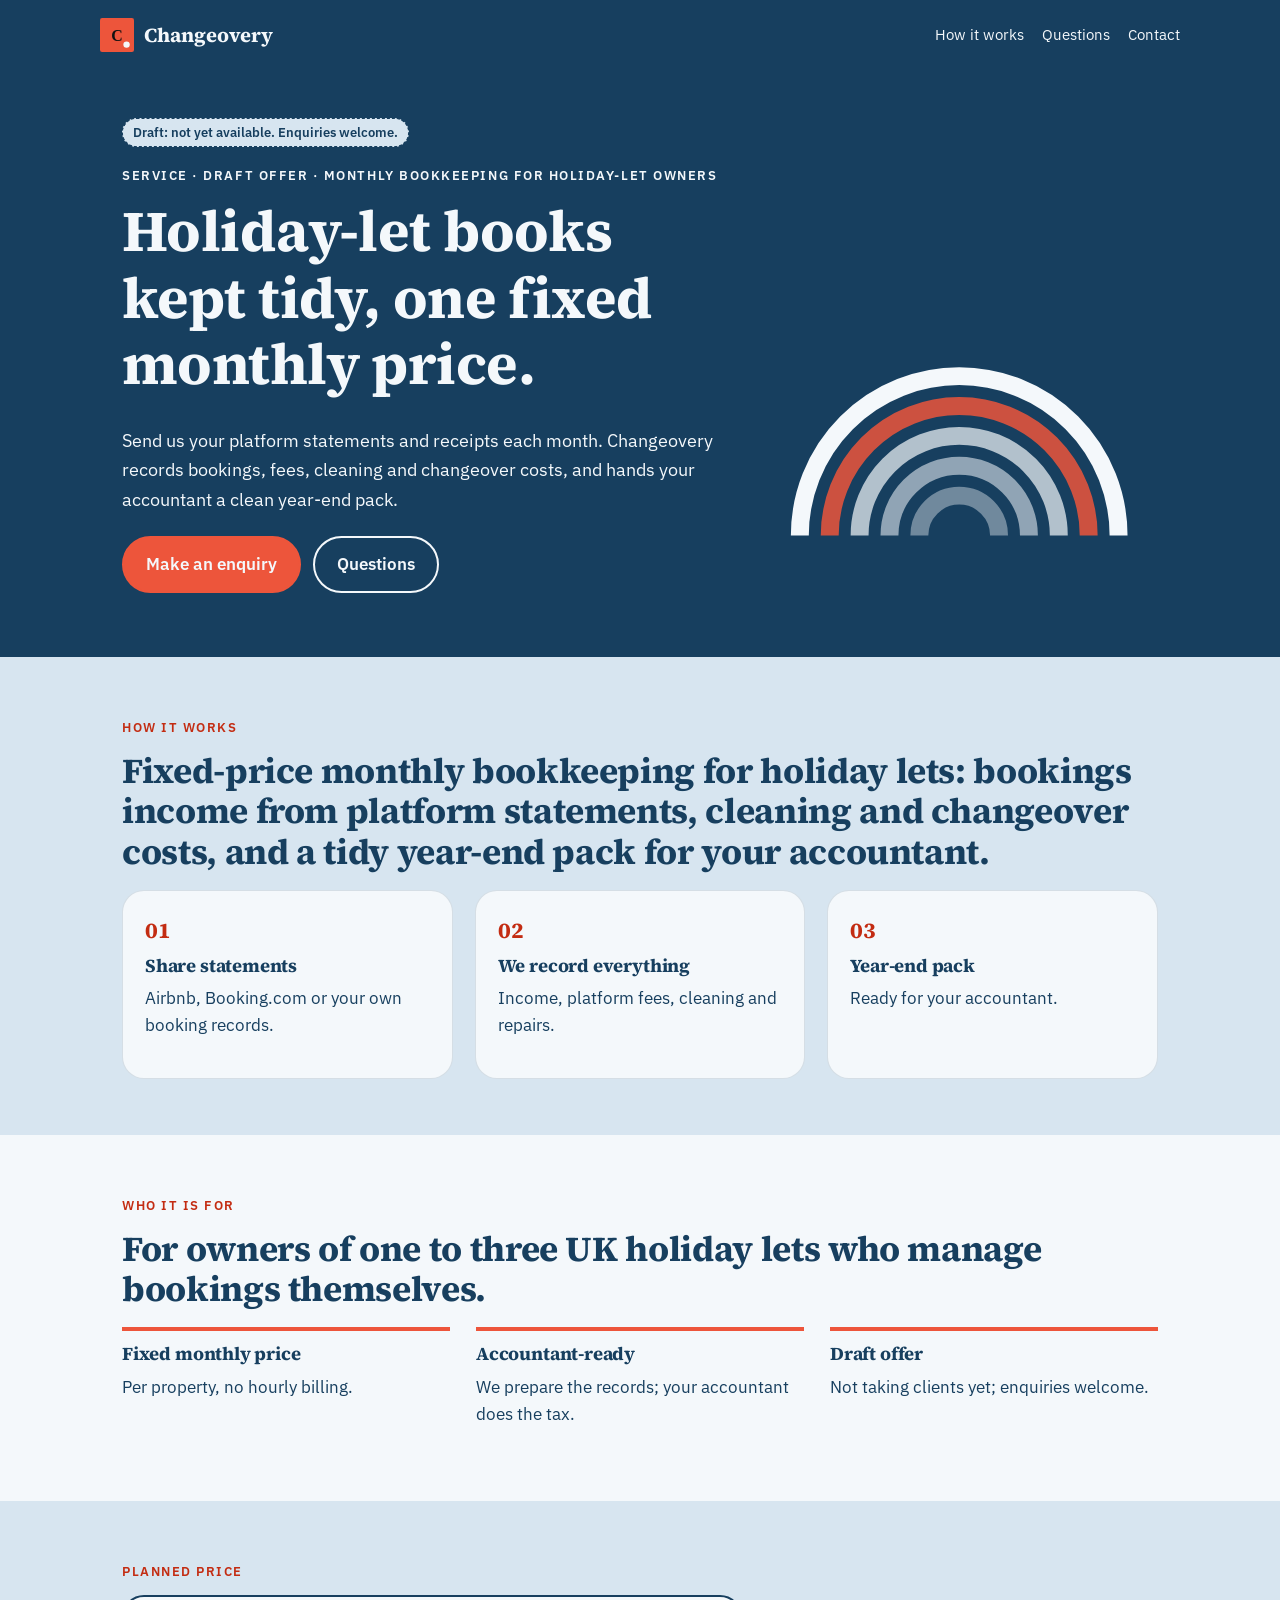
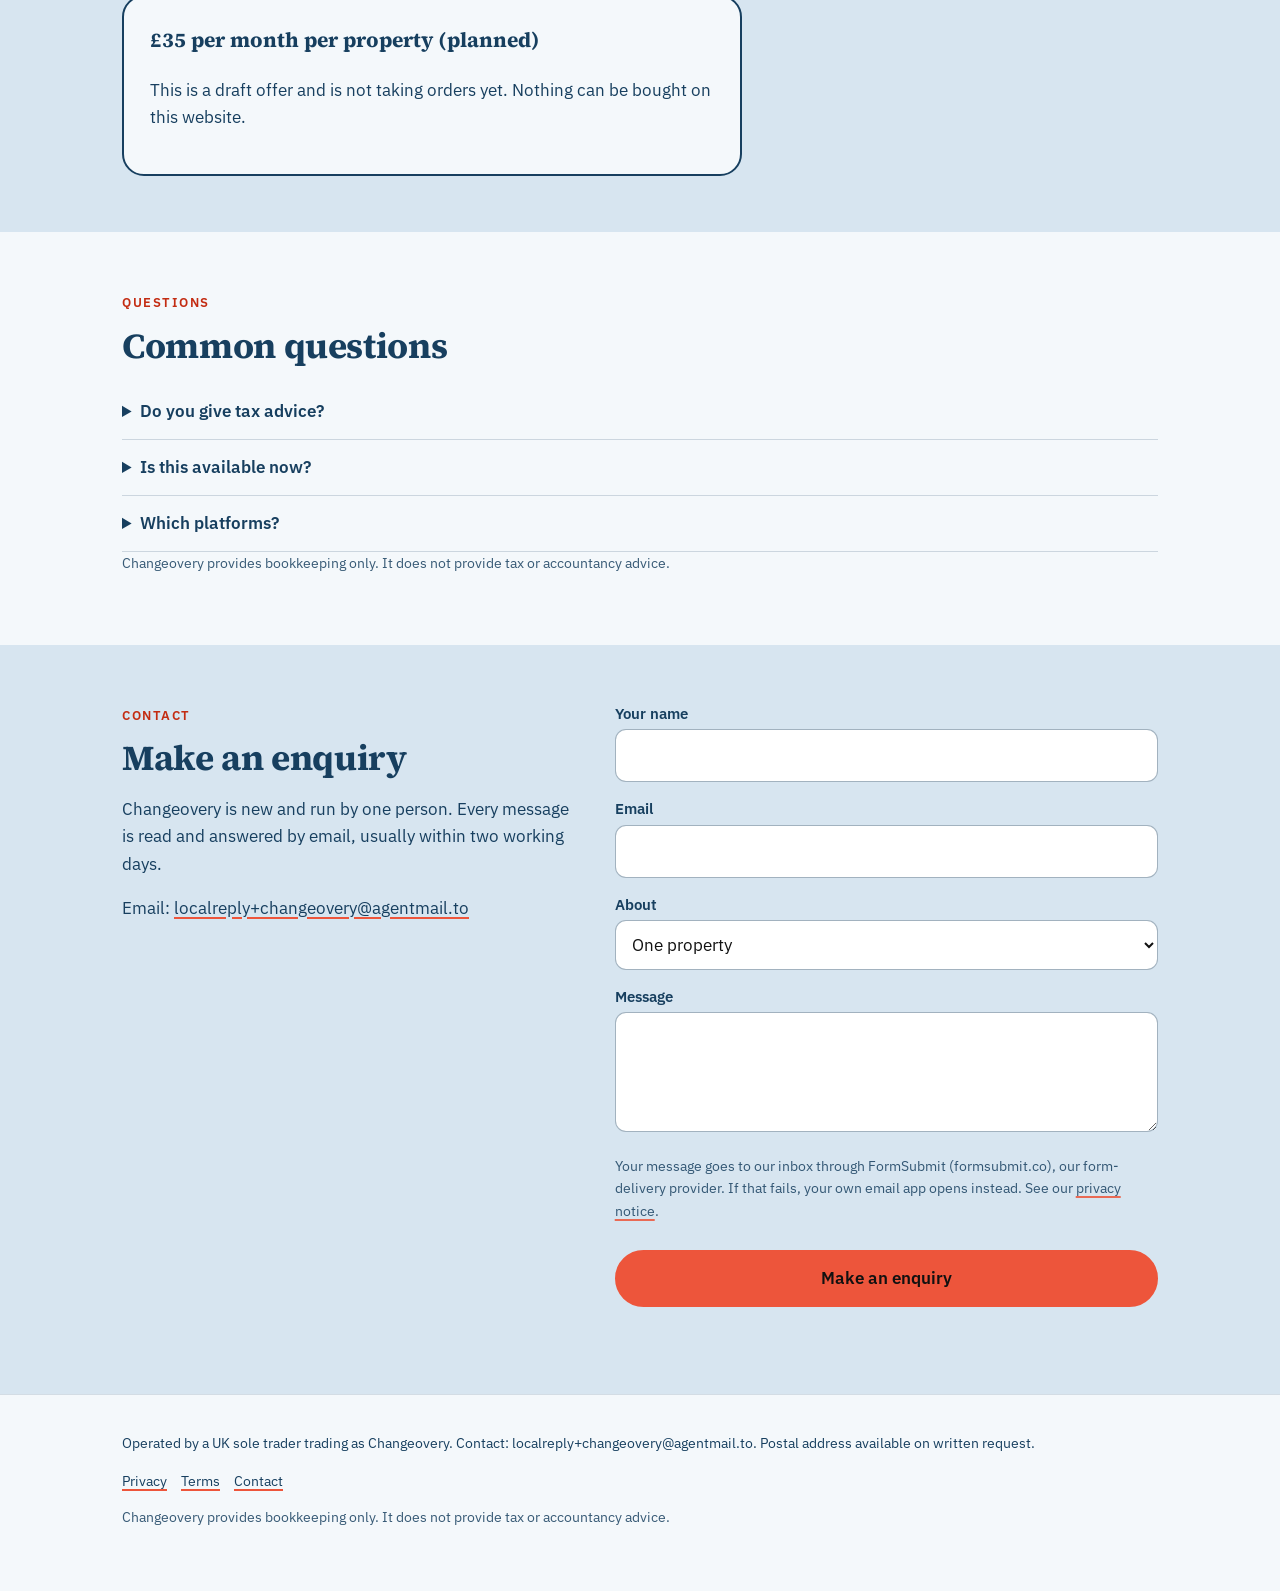
==== index.html @ f749c2c0 "Publish site 2026-10-19 23:40 BST" ====
<!doctype html>
<html lang="en-GB">
<head>
<meta charset="utf-8">
<meta name="viewport" content="width=device-width, initial-scale=1">
<meta http-equiv="Content-Security-Policy" content="default-src 'self'; img-src 'self' data: https://localreplyloop.goatcounter.com; style-src 'self'; script-src 'self'; font-src 'self'; connect-src 'self' https://formsubmit.co; form-action 'self'; base-uri 'self'; object-src 'none'">
<meta name="referrer" content="strict-origin-when-cross-origin">
<title>Changeovery: Holiday-let books kept tidy, one fixed monthly price</title>
<meta name="description" content="Fixed-price monthly bookkeeping for holiday lets: bookings income from platform statements, cleaning and changeover costs, and a tidy year-end pack.">
<meta name="theme-color" content="#173F5F">
<meta property="og:type" content="website"><meta property="og:title" content="Changeovery: Holiday-let books kept tidy, one fixed monthly price"><meta property="og:description" content="Fixed-price monthly bookkeeping for holiday lets: bookings income from platform statements, cleaning and changeover costs, and a tidy year-end pack.">
<meta property="og:image" content="https://evanturner557-del.github.io/changeovery/assets/og.png"><meta property="og:image:width" content="1200"><meta property="og:image:height" content="630">
<meta property="og:image:alt" content="Changeovery: Holiday-let books kept tidy, one fixed monthly price."><meta property="og:site_name" content="Changeovery"><meta property="og:locale" content="en_GB">
<meta property="og:url" content="https://evanturner557-del.github.io/changeovery/"><meta name="twitter:card" content="summary_large_image">
<link rel="canonical" href="https://evanturner557-del.github.io/changeovery/">
<link rel="icon" href="assets/favicon.svg" type="image/svg+xml">
<link rel="stylesheet" href="assets/site.css">
<script src="assets/config.js"></script>
<script src="assets/analytics.js" defer></script>
<script src="_shared/kit.js" defer></script>
</head>
<body>
<a class="skip" href="#main">Skip to content</a>
<header class="band"><div class="wrap top"><a class="brand" href="./"><svg viewBox="0 0 64 64" aria-hidden="true" width="34" height="34"><rect width="64" height="64" rx="4" fill="#ED553B"/><text x="32" y="43" text-anchor="middle" font-family="Georgia, serif" font-weight="700" font-size="30" fill="#111111">C</text><circle cx="50" cy="50" r="6" fill="#F4F8FB"/></svg>Changeovery</a><nav aria-label="Primary"><a href="#how">How it works</a><a href="#faq">Questions</a><a href="#contact">Contact</a></nav></div><section class="hero"><div class="wrap"><div><span class="draft">Draft: not yet available. Enquiries welcome.</span><br><span class="eyebrow">Service · draft offer · Monthly bookkeeping for holiday-let owners</span><h1>Holiday-let books kept tidy, one fixed monthly price.</h1><p class="lede">Send us your platform statements and receipts each month. Changeovery records bookings, fees, cleaning and changeover costs, and hands your accountant a clean year-end pack.</p><div class="ctas"><a class="btn" href="#contact" data-cta="hero">Make an enquiry</a><a class="btn ghost" href="#faq" data-cta="hero-secondary">Questions</a></div></div><div class="art"><svg viewBox="0 0 400 400" role="img" aria-label="Decorative pattern" class="motif" preserveAspectRatio="xMidYMid slice"><path d="M 40 380 A 160 160 0 0 1 360 380" fill="none" stroke="#F4F8FB" stroke-width="18" stroke-opacity="1.00"/><path d="M 70 380 A 130 130 0 0 1 330 380" fill="none" stroke="#ED553B" stroke-width="18" stroke-opacity="0.85"/><path d="M 100 380 A 100 100 0 0 1 300 380" fill="none" stroke="#F4F8FB" stroke-width="18" stroke-opacity="0.70"/><path d="M 130 380 A 70 70 0 0 1 270 380" fill="none" stroke="#F4F8FB" stroke-width="18" stroke-opacity="0.55"/><path d="M 160 380 A 40 40 0 0 1 240 380" fill="none" stroke="#F4F8FB" stroke-width="18" stroke-opacity="0.40"/></svg></div></div></section></header>
<main id="main">
<section class="tint" id="how"><div class="wrap"><span class="eyebrow">How it works</span><h2>Fixed-price monthly bookkeeping for holiday lets: bookings income from platform statements, cleaning and changeover costs, and a tidy year-end pack for your accountant.</h2><div class="steps"><div class="step"><h3>Share statements</h3><p>Airbnb, Booking.com or your own booking records.</p></div><div class="step"><h3>We record everything</h3><p>Income, platform fees, cleaning and repairs.</p></div><div class="step"><h3>Year-end pack</h3><p>Ready for your accountant.</p></div></div></div></section>
<section><div class="wrap"><span class="eyebrow">Who it is for</span><h2>For owners of one to three UK holiday lets who manage bookings themselves.</h2><div class="points"><div class="point"><h3>Fixed monthly price</h3><p>Per property, no hourly billing.</p></div><div class="point"><h3>Accountant-ready</h3><p>We prepare the records; your accountant does the tax.</p></div><div class="point"><h3>Draft offer</h3><p>Not taking clients yet; enquiries welcome.</p></div></div></div></section>
<section class="tint" id="price"><div class="wrap"><span class="eyebrow">Planned price</span><div class="pricebox"><p class="price">£35 per month per property (planned)</p><p>This is a draft offer and is not taking orders yet. Nothing can be bought on this website.</p></div></div></section>
<section id="faq"><div class="wrap"><span class="eyebrow">Questions</span><h2>Common questions</h2><details><summary>Do you give tax advice?</summary><p>No. We keep the books; your accountant advises on tax.</p></details><details><summary>Is this available now?</summary><p>It&#x27;s a draft offer. Enquire and we&#x27;ll reply about timing.</p></details><details><summary>Which platforms?</summary><p>Any that give you a statement or export.</p></details><p class="fine" style="margin-top:18px">Changeovery provides bookkeeping only. It does not provide tax or accountancy advice.</p></div></section>
<section class="tint" id="contact"><div class="wrap contact-grid"><div><span class="eyebrow">Contact</span><h2>Make an enquiry</h2><p>Changeovery is new and run by one person. Every message is read and answered by email, usually within two working days.</p><p>Email: <a href="mailto:localreply+changeovery@agentmail.to">localreply+changeovery@agentmail.to</a></p></div><form class="form" data-contact data-formsubmit="localreply+changeovery@agentmail.to" data-email="localreply+changeovery@agentmail.to" data-subject="Changeovery enquiry" novalidate>
<div><label for="f-name">Your name</label><input id="f-name" name="name" autocomplete="name" required></div>
<div><label for="f-email">Email</label><input id="f-email" name="email" type="email" autocomplete="email" required></div>
<div><label for="f-plan">About</label><select id="f-plan" name="plan"><option value="One property">One property</option><option value="Two or three properties">Two or three properties</option><option value="A question">A question</option></select></div>
<div><label for="f-message">Message</label><textarea id="f-message" name="message"></textarea></div>
<p class="hint">Your message goes to our inbox through FormSubmit (formsubmit.co), our form-delivery provider. If that fails, your own email app opens instead. See our <a href="privacy.html">privacy notice</a>.</p>
<button class="btn" type="submit">Make an enquiry</button>
<p class="form-status" role="status" aria-live="polite"></p>
</form></div></section>
</main><footer><div class="wrap"><p>Operated by a UK sole trader trading as Changeovery. Contact: localreply+changeovery@agentmail.to. Postal address available on written request.</p>
<p><a href="privacy.html">Privacy</a><a href="terms.html">Terms</a><a href="./#contact">Contact</a></p>
<p class="fine">Changeovery provides bookkeeping only. It does not provide tax or accountancy advice.</p></div></footer>
</body></html>
---- assets/site.css ----
@font-face{font-family:'Source Serif 4';font-weight:700;font-style:normal;font-display:swap;src:url(fonts/source-serif-4-latin-700-normal.woff2) format('woff2')}
@font-face{font-family:'IBM Plex Sans';font-weight:400;font-style:normal;font-display:swap;src:url(fonts/ibm-plex-sans-latin-400-normal.woff2) format('woff2')}
@font-face{font-family:'IBM Plex Sans';font-weight:600;font-style:normal;font-display:swap;src:url(fonts/ibm-plex-sans-latin-600-normal.woff2) format('woff2')}
:root{--ink:#173F5F;--paper:#F4F8FB;--acc:#ED553B;--acc-text:#C32C12;--on-acc:#111111;--soft:#D7E5F0;--on-ink:#F4F8FB;--r:22px;--br:999px;--head:'Source Serif 4', Georgia, serif;--body:'IBM Plex Sans', system-ui, sans-serif}
*,*::before,*::after{box-sizing:border-box}html{scroll-behavior:smooth}@media (prefers-reduced-motion:reduce){html{scroll-behavior:auto}*{transition:none!important}}
body{margin:0;font-family:var(--body);color:var(--ink);background:var(--paper);line-height:1.6;font-size:17px;-webkit-font-smoothing:antialiased}
h1,h2,h3{font-family:var(--head);line-height:1.15;margin:0 0 .5em;letter-spacing:-.01em}h1{font-size:clamp(2.1rem,5vw,3.6rem)}h2{font-size:clamp(1.5rem,3vw,2.2rem)}h3{font-size:1.15rem}
p{margin:0 0 1em}a{color:var(--ink);text-decoration-color:var(--acc);text-underline-offset:3px;text-decoration-thickness:2px}
.wrap{max-width:1080px;margin:0 auto;padding:0 22px}.skip{position:absolute;left:-999px}.skip:focus{left:12px;top:12px;background:var(--ink);color:var(--on-ink);padding:8px 12px;z-index:9}
:focus-visible{outline:3px solid var(--acc);outline-offset:2px}
.top{display:flex;align-items:center;justify-content:space-between;padding:18px 0;gap:16px}.brand{display:flex;align-items:center;gap:10px;font-family:var(--head);font-weight:700;font-size:1.25rem;text-decoration:none}
.top nav a{margin-left:18px;font-size:.95rem;text-decoration:none}.top nav a:hover{text-decoration:underline}
.btn{display:inline-block;background:var(--acc);color:var(--on-acc);padding:13px 22px;border-radius:var(--br);font-weight:600;text-decoration:none;border:2px solid var(--acc);cursor:pointer;font:inherit;font-weight:600}
.btn:hover{filter:brightness(.94)}.btn.ghost{background:transparent;color:var(--ink);border-color:var(--ink)}
.eyebrow{display:inline-block;font-size:.8rem;letter-spacing:.12em;text-transform:uppercase;font-weight:600;color:var(--acc-text);margin-bottom:12px}
.hero{padding:48px 0 64px}.hero .lede{font-size:1.15rem;max-width:40em}.ctas{display:flex;gap:12px;flex-wrap:wrap;margin-top:22px}
.motif{width:100%;height:auto;max-width:420px;display:block}
.draft{display:inline-block;background:var(--soft);border:1px dashed var(--ink);padding:3px 10px;border-radius:999px;font-size:.82rem;font-weight:600;margin-bottom:14px}
section{padding:56px 0}.tint{background:var(--soft)}
.steps{display:grid;grid-template-columns:repeat(auto-fit,minmax(220px,1fr));gap:22px;counter-reset:s}
.step{padding:22px;border-radius:var(--r);background:var(--paper);border:1px solid color-mix(in srgb,var(--ink) 14%,transparent)}
.step::before{counter-increment:s;content:"0" counter(s);font-family:var(--head);font-weight:700;color:var(--acc-text);display:block;font-size:1.4rem;margin-bottom:6px}
.points{display:grid;grid-template-columns:repeat(auto-fit,minmax(240px,1fr));gap:26px}.point h3{border-top:4px solid var(--acc);padding-top:12px}
.price{font-family:var(--head);font-size:1.3rem;font-weight:700}.pricebox{border:2px solid var(--ink);border-radius:var(--r);padding:26px;max-width:620px;background:var(--paper)}
details{border-bottom:1px solid color-mix(in srgb,var(--ink) 18%,transparent);padding:14px 0}summary{cursor:pointer;font-weight:600}details p{margin-top:10px}
.form{display:grid;gap:14px;max-width:620px}.form label{font-weight:600;font-size:.95rem;display:block;margin-bottom:4px}
.form input,.form textarea,.form select{width:100%;padding:12px;border:1.5px solid color-mix(in srgb,var(--ink) 40%,transparent);border-radius:calc(var(--r)/2);font:inherit;background:#fff;color:#111}
.form textarea{min-height:120px}.hint,.fine{font-size:.88rem;opacity:.85}.form-status{font-weight:600}
.contact-grid{display:grid;grid-template-columns:1fr 1.2fr;gap:40px}@media(max-width:800px){.contact-grid{grid-template-columns:1fr}.top nav{display:none}}
footer{padding:36px 0 48px;font-size:.9rem;border-top:1px solid color-mix(in srgb,var(--ink) 15%,transparent)}footer a{margin-right:14px}
.tool{background:var(--paper);border:2px solid var(--ink);border-radius:var(--r);padding:26px;max-width:640px}.tool .row{display:grid;grid-template-columns:1fr 140px;gap:12px;align-items:center;margin-bottom:10px}
.tool input[type=number]{padding:10px;border:1.5px solid var(--ink);border-radius:8px;font:inherit;width:100%}.result{margin-top:16px;padding:16px;background:var(--soft);border-radius:calc(var(--r)/2);min-height:3em}
.check h3{margin-top:18px}.check label{display:flex;gap:10px;align-items:flex-start;padding:6px 0}.check input{width:20px;height:20px;accent-color:var(--acc)}
.legal{max-width:760px}.legal h2{font-size:1.3rem;margin-top:1.6em}
.band{background:var(--ink);color:var(--on-ink)}.band a{color:var(--on-ink)}.band .btn.ghost{color:var(--on-ink);border-color:var(--on-ink)}.band .eyebrow{color:var(--on-ink)}.hero .wrap{display:grid;grid-template-columns:1.2fr .8fr;gap:40px;align-items:center}@media(max-width:800px){.hero .wrap{grid-template-columns:1fr}}.band .draft{color:var(--ink)}
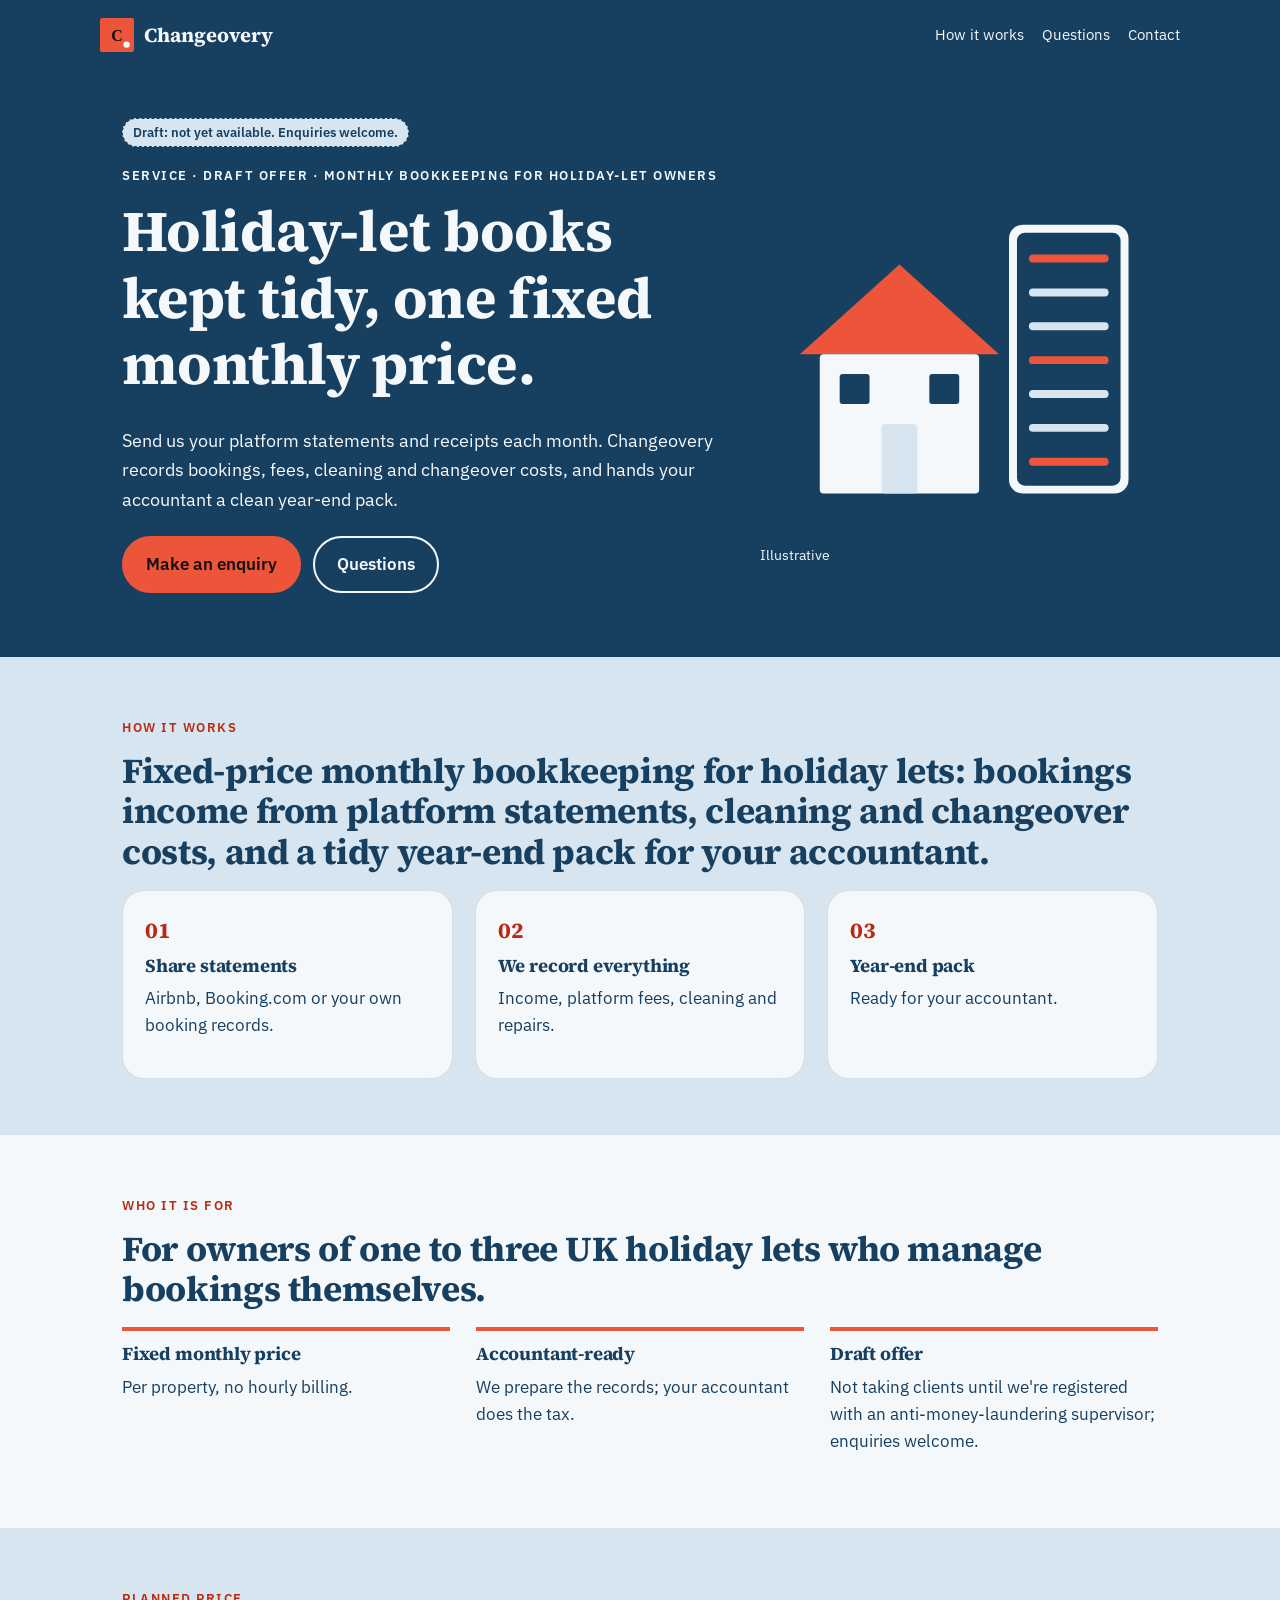
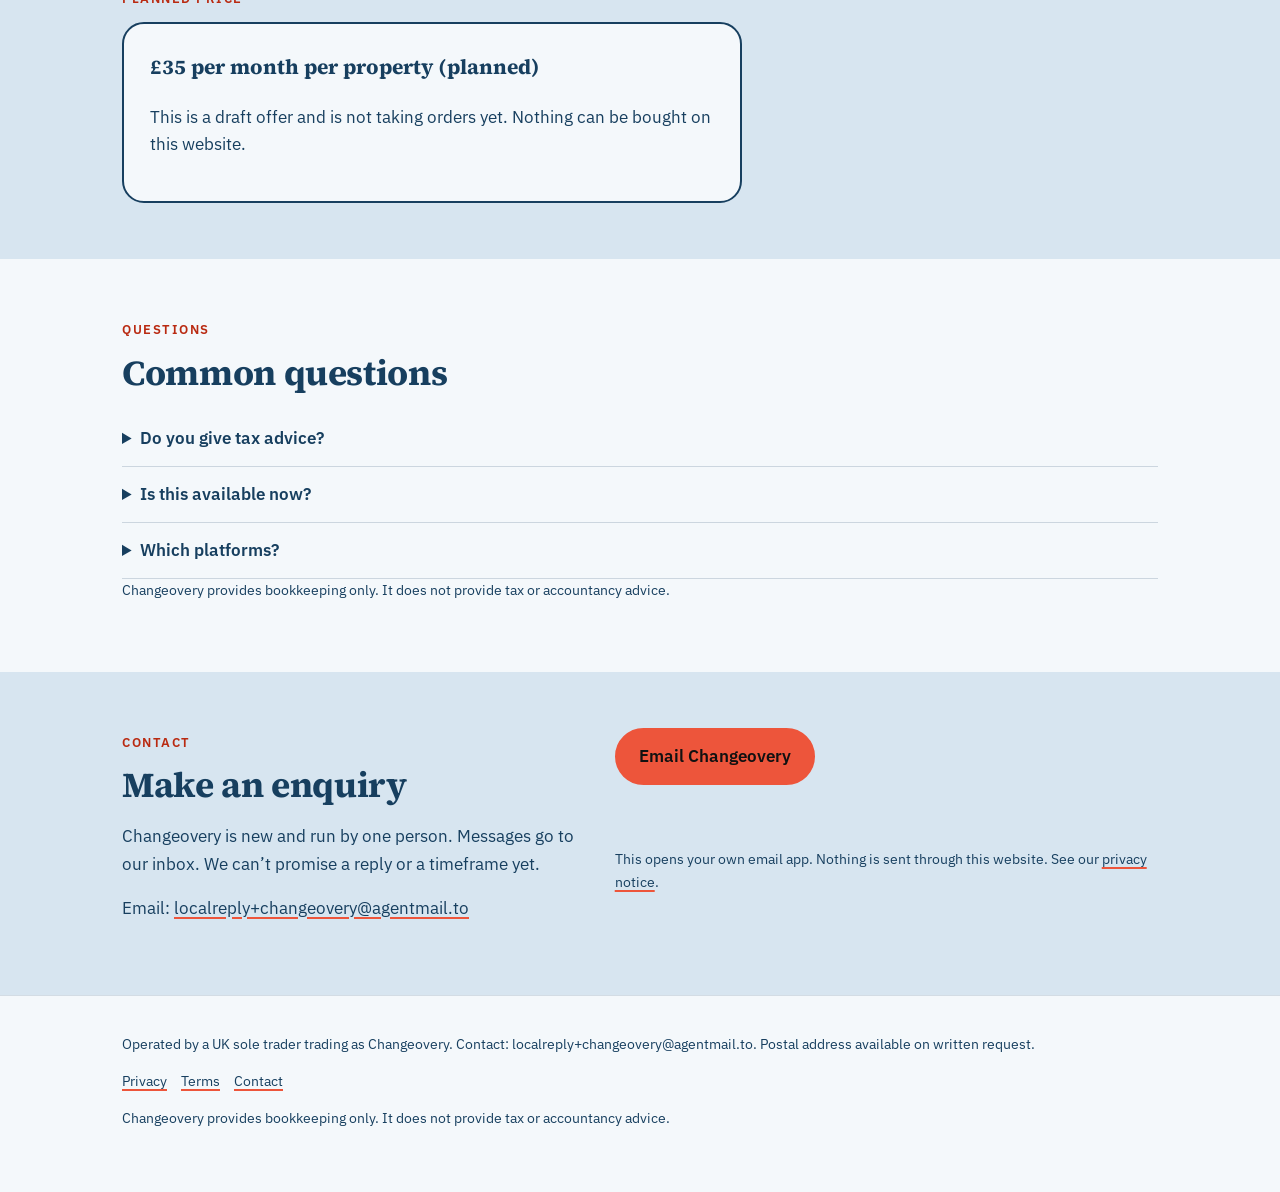
==== commit c6d68851: "Publish site 2026-10-21 08:26 BST" ====
--- a/index.html
+++ b/index.html
@@ -3,7 +3,7 @@
 <head>
 <meta charset="utf-8">
 <meta name="viewport" content="width=device-width, initial-scale=1">
-<meta http-equiv="Content-Security-Policy" content="default-src 'self'; img-src 'self' data: https://localreplyloop.goatcounter.com; style-src 'self'; script-src 'self'; font-src 'self'; connect-src 'self' https://formsubmit.co; form-action 'self'; base-uri 'self'; object-src 'none'">
+<meta http-equiv="Content-Security-Policy" content="default-src 'self'; img-src 'self' data: https://localreplyloop.goatcounter.com; style-src 'self'; script-src 'self'; font-src 'self'; connect-src 'self'; form-action 'self'; base-uri 'self'; object-src 'none'">
 <meta name="referrer" content="strict-origin-when-cross-origin">
 <title>Changeovery: Holiday-let books kept tidy, one fixed monthly price</title>
 <meta name="description" content="Fixed-price monthly bookkeeping for holiday lets: bookings income from platform statements, cleaning and changeover costs, and a tidy year-end pack.">
@@ -21,21 +21,14 @@
 </head>
 <body>
 <a class="skip" href="#main">Skip to content</a>
-<header class="band"><div class="wrap top"><a class="brand" href="./"><svg viewBox="0 0 64 64" aria-hidden="true" width="34" height="34"><rect width="64" height="64" rx="4" fill="#ED553B"/><text x="32" y="43" text-anchor="middle" font-family="Georgia, serif" font-weight="700" font-size="30" fill="#111111">C</text><circle cx="50" cy="50" r="6" fill="#F4F8FB"/></svg>Changeovery</a><nav aria-label="Primary"><a href="#how">How it works</a><a href="#faq">Questions</a><a href="#contact">Contact</a></nav></div><section class="hero"><div class="wrap"><div><span class="draft">Draft: not yet available. Enquiries welcome.</span><br><span class="eyebrow">Service · draft offer · Monthly bookkeeping for holiday-let owners</span><h1>Holiday-let books kept tidy, one fixed monthly price.</h1><p class="lede">Send us your platform statements and receipts each month. Changeovery records bookings, fees, cleaning and changeover costs, and hands your accountant a clean year-end pack.</p><div class="ctas"><a class="btn" href="#contact" data-cta="hero">Make an enquiry</a><a class="btn ghost" href="#faq" data-cta="hero-secondary">Questions</a></div></div><div class="art"><svg viewBox="0 0 400 400" role="img" aria-label="Decorative pattern" class="motif" preserveAspectRatio="xMidYMid slice"><path d="M 40 380 A 160 160 0 0 1 360 380" fill="none" stroke="#F4F8FB" stroke-width="18" stroke-opacity="1.00"/><path d="M 70 380 A 130 130 0 0 1 330 380" fill="none" stroke="#ED553B" stroke-width="18" stroke-opacity="0.85"/><path d="M 100 380 A 100 100 0 0 1 300 380" fill="none" stroke="#F4F8FB" stroke-width="18" stroke-opacity="0.70"/><path d="M 130 380 A 70 70 0 0 1 270 380" fill="none" stroke="#F4F8FB" stroke-width="18" stroke-opacity="0.55"/><path d="M 160 380 A 40 40 0 0 1 240 380" fill="none" stroke="#F4F8FB" stroke-width="18" stroke-opacity="0.40"/></svg></div></div></section></header>
+<header class="band"><div class="wrap top"><a class="brand" href="./"><svg viewBox="0 0 64 64" aria-hidden="true" width="34" height="34"><rect width="64" height="64" rx="4" fill="#ED553B"/><text x="32" y="43" text-anchor="middle" font-family="Georgia, serif" font-weight="700" font-size="30" fill="#111111">C</text><circle cx="50" cy="50" r="6" fill="#F4F8FB"/></svg>Changeovery</a><nav aria-label="Primary"><a href="#how">How it works</a><a href="#faq">Questions</a><a href="#contact">Contact</a></nav></div></header>
 <main id="main">
+<div class="band"><section class="hero"><div class="wrap"><div><span class="draft">Draft: not yet available. Enquiries welcome.</span><br><span class="eyebrow">Service · draft offer · Monthly bookkeeping for holiday-let owners</span><h1>Holiday-let books kept tidy, one fixed monthly price.</h1><p class="lede">Send us your platform statements and receipts each month. Changeovery records bookings, fees, cleaning and changeover costs, and hands your accountant a clean year-end pack.</p><div class="ctas"><a class="btn" href="#contact" data-cta="hero">Make an enquiry</a><a class="btn ghost" href="#faq" data-cta="hero-secondary">Questions</a></div></div><figure class="art"><svg viewBox="0 0 400 400" aria-hidden="true" focusable="false" class="motif"><path d="M40 210 L140 120 L240 210Z" fill="#ED553B"/><rect x="60" y="210" width="160" height="140" rx="4" fill="#F4F8FB"/><rect x="122" y="280" width="36" height="70" rx="4" fill="#D7E5F0"/><rect x="80" y="230" width="30" height="30" rx="3" fill="#173F5F"/><rect x="170" y="230" width="30" height="30" rx="3" fill="#173F5F"/><rect x="250" y="80" width="120" height="270" rx="14" fill="#F4F8FB"/><rect x="258" y="88" width="104" height="254" rx="8" fill="#173F5F"/><rect x="270" y="110" width="80" height="8" rx="4" fill="#ED553B"/><rect x="270" y="144" width="80" height="8" rx="4" fill="#D7E5F0"/><rect x="270" y="178" width="80" height="8" rx="4" fill="#D7E5F0"/><rect x="270" y="212" width="80" height="8" rx="4" fill="#ED553B"/><rect x="270" y="246" width="80" height="8" rx="4" fill="#D7E5F0"/><rect x="270" y="280" width="80" height="8" rx="4" fill="#D7E5F0"/><rect x="270" y="314" width="80" height="8" rx="4" fill="#ED553B"/></svg><figcaption class="fine">Illustrative</figcaption></figure></div></section></div>
 <section class="tint" id="how"><div class="wrap"><span class="eyebrow">How it works</span><h2>Fixed-price monthly bookkeeping for holiday lets: bookings income from platform statements, cleaning and changeover costs, and a tidy year-end pack for your accountant.</h2><div class="steps"><div class="step"><h3>Share statements</h3><p>Airbnb, Booking.com or your own booking records.</p></div><div class="step"><h3>We record everything</h3><p>Income, platform fees, cleaning and repairs.</p></div><div class="step"><h3>Year-end pack</h3><p>Ready for your accountant.</p></div></div></div></section>
-<section><div class="wrap"><span class="eyebrow">Who it is for</span><h2>For owners of one to three UK holiday lets who manage bookings themselves.</h2><div class="points"><div class="point"><h3>Fixed monthly price</h3><p>Per property, no hourly billing.</p></div><div class="point"><h3>Accountant-ready</h3><p>We prepare the records; your accountant does the tax.</p></div><div class="point"><h3>Draft offer</h3><p>Not taking clients yet; enquiries welcome.</p></div></div></div></section>
+<section><div class="wrap"><span class="eyebrow">Who it is for</span><h2>For owners of one to three UK holiday lets who manage bookings themselves.</h2><div class="points"><div class="point"><h3>Fixed monthly price</h3><p>Per property, no hourly billing.</p></div><div class="point"><h3>Accountant-ready</h3><p>We prepare the records; your accountant does the tax.</p></div><div class="point"><h3>Draft offer</h3><p>Not taking clients until we&#x27;re registered with an anti-money-laundering supervisor; enquiries welcome.</p></div></div></div></section>
 <section class="tint" id="price"><div class="wrap"><span class="eyebrow">Planned price</span><div class="pricebox"><p class="price">£35 per month per property (planned)</p><p>This is a draft offer and is not taking orders yet. Nothing can be bought on this website.</p></div></div></section>
-<section id="faq"><div class="wrap"><span class="eyebrow">Questions</span><h2>Common questions</h2><details><summary>Do you give tax advice?</summary><p>No. We keep the books; your accountant advises on tax.</p></details><details><summary>Is this available now?</summary><p>It&#x27;s a draft offer. Enquire and we&#x27;ll reply about timing.</p></details><details><summary>Which platforms?</summary><p>Any that give you a statement or export.</p></details><p class="fine" style="margin-top:18px">Changeovery provides bookkeeping only. It does not provide tax or accountancy advice.</p></div></section>
-<section class="tint" id="contact"><div class="wrap contact-grid"><div><span class="eyebrow">Contact</span><h2>Make an enquiry</h2><p>Changeovery is new and run by one person. Every message is read and answered by email, usually within two working days.</p><p>Email: <a href="mailto:localreply+changeovery@agentmail.to">localreply+changeovery@agentmail.to</a></p></div><form class="form" data-contact data-formsubmit="localreply+changeovery@agentmail.to" data-email="localreply+changeovery@agentmail.to" data-subject="Changeovery enquiry" novalidate>
-<div><label for="f-name">Your name</label><input id="f-name" name="name" autocomplete="name" required></div>
-<div><label for="f-email">Email</label><input id="f-email" name="email" type="email" autocomplete="email" required></div>
-<div><label for="f-plan">About</label><select id="f-plan" name="plan"><option value="One property">One property</option><option value="Two or three properties">Two or three properties</option><option value="A question">A question</option></select></div>
-<div><label for="f-message">Message</label><textarea id="f-message" name="message"></textarea></div>
-<p class="hint">Your message goes to our inbox through FormSubmit (formsubmit.co), our form-delivery provider. If that fails, your own email app opens instead. See our <a href="privacy.html">privacy notice</a>.</p>
-<button class="btn" type="submit">Make an enquiry</button>
-<p class="form-status" role="status" aria-live="polite"></p>
-</form></div></section>
+<section id="faq"><div class="wrap"><span class="eyebrow">Questions</span><h2>Common questions</h2><details><summary>Do you give tax advice?</summary><p>No. We keep the books; your accountant advises on tax.</p></details><details><summary>Is this available now?</summary><p>It&#x27;s a draft offer. Enquiries are received, but we can’t promise a reply or a timeframe yet.</p></details><details><summary>Which platforms?</summary><p>Any that give you a statement or export.</p></details><p class="fine" style="margin-top:18px">Changeovery provides bookkeeping only. It does not provide tax or accountancy advice.</p></div></section>
+<section class="tint" id="contact"><div class="wrap contact-grid"><div><span class="eyebrow">Contact</span><h2>Make an enquiry</h2><p>Changeovery is new and run by one person. Messages go to our inbox. We can’t promise a reply or a timeframe yet.</p><p>Email: <a href="mailto:localreply+changeovery@agentmail.to">localreply+changeovery@agentmail.to</a></p></div><div class="form contact-mail"><p><a class="btn" href="mailto:localreply+changeovery@agentmail.to?subject=%5BChangeovery%5D%20Enquiry" data-cta="enquire">Email Changeovery</a></p><p class="hint">This opens your own email app. Nothing is sent through this website. See our <a href="privacy.html">privacy notice</a>.</p></div></div></section>
 </main><footer><div class="wrap"><p>Operated by a UK sole trader trading as Changeovery. Contact: localreply+changeovery@agentmail.to. Postal address available on written request.</p>
 <p><a href="privacy.html">Privacy</a><a href="terms.html">Terms</a><a href="./#contact">Contact</a></p>
 <p class="fine">Changeovery provides bookkeeping only. It does not provide tax or accountancy advice.</p></div></footer>
--- a/assets/site.css
+++ b/assets/site.css
@@ -1,7 +1,7 @@
 @font-face{font-family:'Source Serif 4';font-weight:700;font-style:normal;font-display:swap;src:url(fonts/source-serif-4-latin-700-normal.woff2) format('woff2')}
 @font-face{font-family:'IBM Plex Sans';font-weight:400;font-style:normal;font-display:swap;src:url(fonts/ibm-plex-sans-latin-400-normal.woff2) format('woff2')}
 @font-face{font-family:'IBM Plex Sans';font-weight:600;font-style:normal;font-display:swap;src:url(fonts/ibm-plex-sans-latin-600-normal.woff2) format('woff2')}
-:root{--ink:#173F5F;--paper:#F4F8FB;--acc:#ED553B;--acc-text:#C32C12;--on-acc:#111111;--soft:#D7E5F0;--on-ink:#F4F8FB;--r:22px;--br:999px;--head:'Source Serif 4', Georgia, serif;--body:'IBM Plex Sans', system-ui, sans-serif}
+:root{--ink:#173F5F;--paper:#F4F8FB;--acc:#ED553B;--acc-text:#B92A11;--on-acc:#111111;--acc-btn:#ED553B;--soft:#D7E5F0;--on-ink:#F4F8FB;--r:22px;--br:999px;--head:'Source Serif 4', Georgia, serif;--body:'IBM Plex Sans', system-ui, sans-serif}
 *,*::before,*::after{box-sizing:border-box}html{scroll-behavior:smooth}@media (prefers-reduced-motion:reduce){html{scroll-behavior:auto}*{transition:none!important}}
 body{margin:0;font-family:var(--body);color:var(--ink);background:var(--paper);line-height:1.6;font-size:17px;-webkit-font-smoothing:antialiased}
 h1,h2,h3{font-family:var(--head);line-height:1.15;margin:0 0 .5em;letter-spacing:-.01em}h1{font-size:clamp(2.1rem,5vw,3.6rem)}h2{font-size:clamp(1.5rem,3vw,2.2rem)}h3{font-size:1.15rem}
@@ -10,11 +10,11 @@
 :focus-visible{outline:3px solid var(--acc);outline-offset:2px}
 .top{display:flex;align-items:center;justify-content:space-between;padding:18px 0;gap:16px}.brand{display:flex;align-items:center;gap:10px;font-family:var(--head);font-weight:700;font-size:1.25rem;text-decoration:none}
 .top nav a{margin-left:18px;font-size:.95rem;text-decoration:none}.top nav a:hover{text-decoration:underline}
-.btn{display:inline-block;background:var(--acc);color:var(--on-acc);padding:13px 22px;border-radius:var(--br);font-weight:600;text-decoration:none;border:2px solid var(--acc);cursor:pointer;font:inherit;font-weight:600}
-.btn:hover{filter:brightness(.94)}.btn.ghost{background:transparent;color:var(--ink);border-color:var(--ink)}
+.btn{display:inline-block;background:var(--acc-btn);color:var(--on-acc);padding:13px 22px;border-radius:var(--br);font-weight:600;text-decoration:none;border:2px solid var(--acc-btn);cursor:pointer;font:inherit;font-weight:600}
+.btn:hover{filter:none;box-shadow:inset 0 0 0 2px currentColor}.btn.ghost{background:transparent;color:var(--ink);border-color:var(--ink)}
 .eyebrow{display:inline-block;font-size:.8rem;letter-spacing:.12em;text-transform:uppercase;font-weight:600;color:var(--acc-text);margin-bottom:12px}
 .hero{padding:48px 0 64px}.hero .lede{font-size:1.15rem;max-width:40em}.ctas{display:flex;gap:12px;flex-wrap:wrap;margin-top:22px}
-.motif{width:100%;height:auto;max-width:420px;display:block}
+.motif{width:100%;height:auto;max-width:420px;display:block}.art{margin:0}
 .draft{display:inline-block;background:var(--soft);border:1px dashed var(--ink);padding:3px 10px;border-radius:999px;font-size:.82rem;font-weight:600;margin-bottom:14px}
 section{padding:56px 0}.tint{background:var(--soft)}
 .steps{display:grid;grid-template-columns:repeat(auto-fit,minmax(220px,1fr));gap:22px;counter-reset:s}
@@ -25,11 +25,11 @@
 details{border-bottom:1px solid color-mix(in srgb,var(--ink) 18%,transparent);padding:14px 0}summary{cursor:pointer;font-weight:600}details p{margin-top:10px}
 .form{display:grid;gap:14px;max-width:620px}.form label{font-weight:600;font-size:.95rem;display:block;margin-bottom:4px}
 .form input,.form textarea,.form select{width:100%;padding:12px;border:1.5px solid color-mix(in srgb,var(--ink) 40%,transparent);border-radius:calc(var(--r)/2);font:inherit;background:#fff;color:#111}
-.form textarea{min-height:120px}.hint,.fine{font-size:.88rem;opacity:.85}.form-status{font-weight:600}
-.contact-grid{display:grid;grid-template-columns:1fr 1.2fr;gap:40px}@media(max-width:800px){.contact-grid{grid-template-columns:1fr}.top nav{display:none}}
+.form textarea{min-height:120px}.hint,.fine{font-size:.88rem}.form-status{font-weight:600}
+.contact-grid{display:grid;grid-template-columns:1fr 1.2fr;gap:40px}@media(max-width:800px){.contact-grid{grid-template-columns:1fr}.top nav a:not([href="#contact"]){display:none}.top nav a{margin-left:0;padding:10px 0;font-weight:600}}
 footer{padding:36px 0 48px;font-size:.9rem;border-top:1px solid color-mix(in srgb,var(--ink) 15%,transparent)}footer a{margin-right:14px}
 .tool{background:var(--paper);border:2px solid var(--ink);border-radius:var(--r);padding:26px;max-width:640px}.tool .row{display:grid;grid-template-columns:1fr 140px;gap:12px;align-items:center;margin-bottom:10px}
 .tool input[type=number]{padding:10px;border:1.5px solid var(--ink);border-radius:8px;font:inherit;width:100%}.result{margin-top:16px;padding:16px;background:var(--soft);border-radius:calc(var(--r)/2);min-height:3em}
 .check h3{margin-top:18px}.check label{display:flex;gap:10px;align-items:flex-start;padding:6px 0}.check input{width:20px;height:20px;accent-color:var(--acc)}
 .legal{max-width:760px}.legal h2{font-size:1.3rem;margin-top:1.6em}
-.band{background:var(--ink);color:var(--on-ink)}.band a{color:var(--on-ink)}.band .btn.ghost{color:var(--on-ink);border-color:var(--on-ink)}.band .eyebrow{color:var(--on-ink)}.hero .wrap{display:grid;grid-template-columns:1.2fr .8fr;gap:40px;align-items:center}@media(max-width:800px){.hero .wrap{grid-template-columns:1fr}}.band .draft{color:var(--ink)}
+.band{background:var(--ink);color:var(--on-ink)}.band a{color:var(--on-ink)}.band .btn.ghost{color:var(--on-ink);border-color:var(--on-ink)}.band .btn:not(.ghost){color:var(--on-acc)}.band .eyebrow{color:var(--on-ink)}.hero .wrap{display:grid;grid-template-columns:1.2fr .8fr;gap:40px;align-items:center}@media(max-width:800px){.hero .wrap{grid-template-columns:1fr}}.band .draft{color:var(--ink)}
